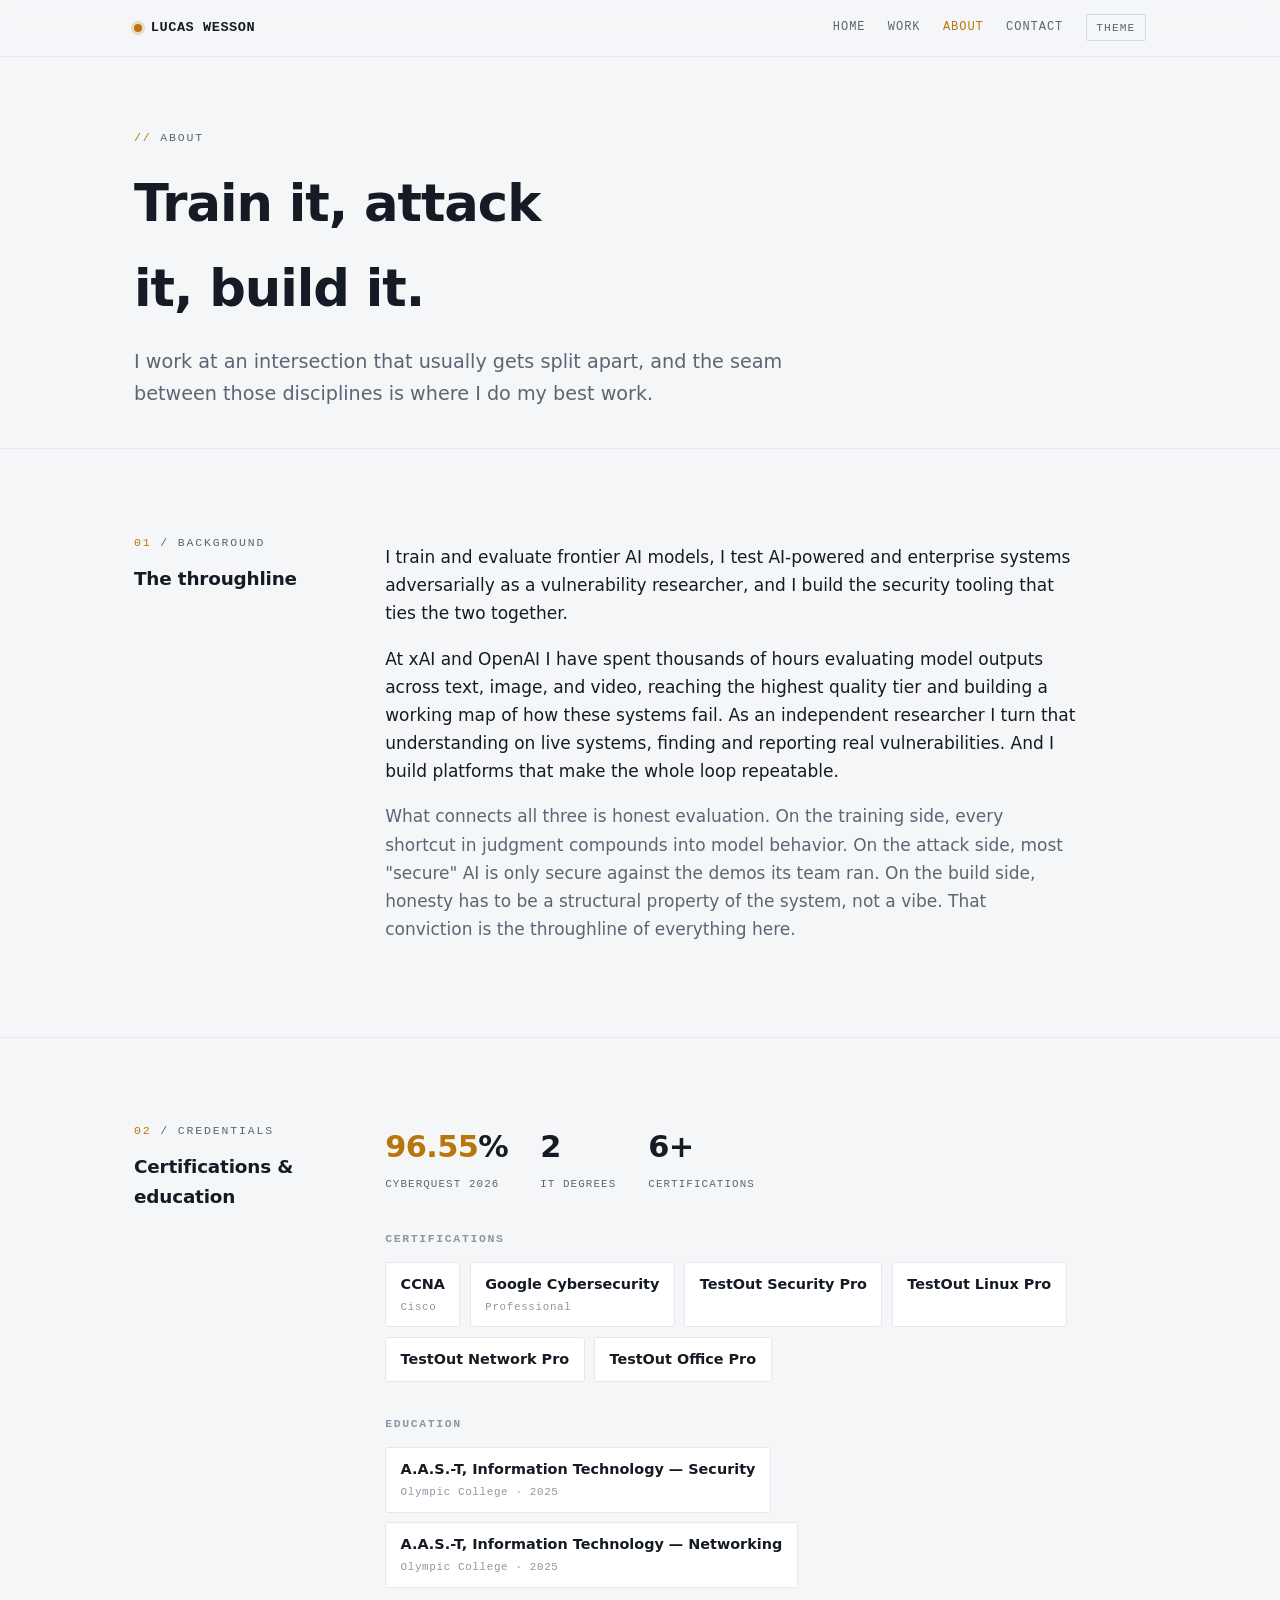
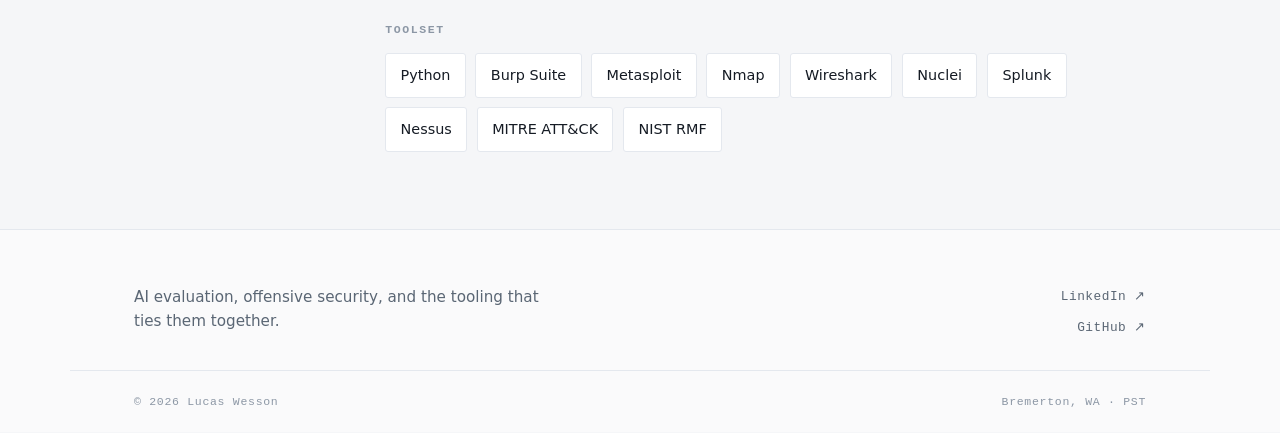
==== about.html @ 01519c9a "Initial commit: portfolio site Hand-built static portfolio (Home / Work / About / Contact + project " ====
<!doctype html>
<html lang="en">
<head>
<meta charset="utf-8">
<meta name="viewport" content="width=device-width, initial-scale=1">
<title>About — Lucas Wesson</title>
<meta name="description" content="About Lucas Wesson: AI evaluation, offensive security research, and security tooling, held together by honest evaluation. Certifications and education.">
<link rel="stylesheet" href="styles.css">
</head>
<body>

<header class="nav">
  <div class="nav-inner">
    <a class="brand" href="index.html"><span class="dot"></span>LUCAS WESSON</a>
    <button class="nav-toggle" id="navToggle" aria-label="Toggle menu" aria-expanded="false" aria-controls="navLinks">
      <span></span><span></span><span></span>
    </button>
    <nav class="nav-links" id="navLinks">
      <a href="index.html">Home</a>
      <a href="work.html">Work</a>
      <a href="about.html" class="active">About</a>
      <a href="contact.html">Contact</a>
      <button class="theme-toggle" id="themeToggle" aria-label="Toggle color theme">Theme</button>
    </nav>
  </div>
</header>

<main id="top">

  <section class="page-head wrap">
    <span class="label"><span class="tick">//</span> ABOUT</span>
    <h1>Train it, attack it, build it.</h1>
    <p class="lead">I work at an intersection that usually gets split apart, and the seam between those disciplines is where I do my best work.</p>
  </section>

  <!-- THROUGHLINE -->
  <section class="band">
    <div class="wrap band-grid reveal">
      <div class="band-label">
        <span class="label"><span class="tick">01</span> / BACKGROUND</span>
        <h2>The throughline</h2>
      </div>
      <div class="prose">
        <p>I train and evaluate frontier AI models, I test AI-powered and enterprise systems adversarially as a vulnerability researcher, and I build the security tooling that ties the two together.</p>
        <p>At xAI and OpenAI I have spent thousands of hours evaluating model outputs across text, image, and video, reaching the highest quality tier and building a working map of how these systems fail. As an independent researcher I turn that understanding on live systems, finding and reporting real vulnerabilities. And I build platforms that make the whole loop repeatable.</p>
        <p class="muted">What connects all three is honest evaluation. On the training side, every shortcut in judgment compounds into model behavior. On the attack side, most "secure" AI is only secure against the demos its team ran. On the build side, honesty has to be a structural property of the system, not a vibe. That conviction is the throughline of everything here.</p>
      </div>
    </div>
  </section>

  <!-- CREDENTIALS -->
  <section class="band">
    <div class="wrap band-grid reveal">
      <div class="band-label">
        <span class="label"><span class="tick">02</span> / CREDENTIALS</span>
        <h2>Certifications &amp; education</h2>
      </div>
      <div>
        <div class="stat-row" style="margin-bottom:2.2rem;">
          <div class="stat"><div class="n"><span class="accent">96.55</span>%</div><div class="cap">CyberQuest 2026</div></div>
          <div class="stat"><div class="n">2</div><div class="cap">IT degrees</div></div>
          <div class="stat"><div class="n">6+</div><div class="cap">Certifications</div></div>
        </div>

        <div class="cred-group">
          <h3>Certifications</h3>
          <div class="chips">
            <div class="chip"><strong>CCNA</strong><span class="sub">Cisco</span></div>
            <div class="chip"><strong>Google Cybersecurity</strong><span class="sub">Professional</span></div>
            <div class="chip"><strong>TestOut Security Pro</strong></div>
            <div class="chip"><strong>TestOut Linux Pro</strong></div>
            <div class="chip"><strong>TestOut Network Pro</strong></div>
            <div class="chip"><strong>TestOut Office Pro</strong></div>
          </div>
        </div>

        <div class="cred-group">
          <h3>Education</h3>
          <div class="chips">
            <div class="chip"><strong>A.A.S.-T, Information Technology — Security</strong><span class="sub">Olympic College · 2025</span></div>
            <div class="chip"><strong>A.A.S.-T, Information Technology — Networking</strong><span class="sub">Olympic College · 2025</span></div>
          </div>
        </div>

        <div class="cred-group">
          <h3>Toolset</h3>
          <div class="chips">
            <div class="chip">Python</div>
            <div class="chip">Burp Suite</div>
            <div class="chip">Metasploit</div>
            <div class="chip">Nmap</div>
            <div class="chip">Wireshark</div>
            <div class="chip">Nuclei</div>
            <div class="chip">Splunk</div>
            <div class="chip">Nessus</div>
            <div class="chip">MITRE ATT&amp;CK</div>
            <div class="chip">NIST RMF</div>
          </div>
        </div>
      </div>
    </div>
  </section>
</main>

<footer>
  <div class="wrap foot-top">
    <p class="foot-tag">AI evaluation, offensive security, and the tooling that ties them together.</p>
    <nav class="foot-col" aria-label="Elsewhere">
      <a href="https://linkedin.com/in/lukewesson">LinkedIn ↗</a>
      <a href="https://github.com/Lwesson">GitHub ↗</a>
    </nav>
  </div>
  <div class="wrap foot-bottom">
    <span>© 2026 Lucas Wesson</span>
    <span>Bremerton, WA · PST</span>
  </div>
</footer>

<script src="script.js"></script>
</body>
</html>
---- styles.css ----
:root {
  --ground: #0F141B;
  --surface: #161D27;
  --surface-2: #1B2330;
  --text: #E6EBF2;
  --muted: #8A97A8;
  --faint: #5C6675;
  --accent: #EBA43C;
  --accent-ink: #0F141B;
  --hairline: #232C39;
  --hairline-strong: #2E3949;

  --sans: system-ui, -apple-system, "Segoe UI", Roboto, Helvetica, Arial, sans-serif;
  --mono: ui-monospace, "SF Mono", "Cascadia Code", "JetBrains Mono", Menlo, Consolas, monospace;

  --measure: 64ch;
  --gutter: clamp(1.25rem, 5vw, 4rem);
  --band: clamp(3rem, 6vw, 5rem);
  --maxw: 1140px;
}

@media (prefers-color-scheme: light) {
  :root {
    --ground: #F5F6F8;
    --surface: #FFFFFF;
    --surface-2: #FBFCFD;
    --text: #151B24;
    --muted: #5A6674;
    --faint: #8C97A5;
    --accent: #B9760A;
    --accent-ink: #FFFFFF;
    --hairline: #E4E8EE;
    --hairline-strong: #D3D9E1;
  }
}

:root[data-theme="dark"] {
  --ground: #0F141B; --surface: #161D27; --surface-2: #1B2330;
  --text: #E6EBF2; --muted: #8A97A8; --faint: #5C6675;
  --accent: #EBA43C; --accent-ink: #0F141B;
  --hairline: #232C39; --hairline-strong: #2E3949;
}
:root[data-theme="light"] {
  --ground: #F5F6F8; --surface: #FFFFFF; --surface-2: #FBFCFD;
  --text: #151B24; --muted: #5A6674; --faint: #8C97A5;
  --accent: #B9760A; --accent-ink: #FFFFFF;
  --hairline: #E4E8EE; --hairline-strong: #D3D9E1;
}

* { box-sizing: border-box; }
html { scroll-behavior: smooth; }
@media (prefers-reduced-motion: reduce) { html { scroll-behavior: auto; } }

body {
  margin: 0;
  background: var(--ground);
  color: var(--text);
  font-family: var(--sans);
  font-size: 1.0625rem;
  line-height: 1.65;
  -webkit-font-smoothing: antialiased;
  text-rendering: optimizeLegibility;
}

a { color: inherit; }

.wrap { max-width: var(--maxw); margin: 0 auto; padding-inline: var(--gutter); }

/* ---- eyebrow / mono label ---- */
.label {
  font-family: var(--mono);
  font-size: 0.72rem;
  letter-spacing: 0.16em;
  text-transform: uppercase;
  color: var(--muted);
}
.label .tick { color: var(--accent); }

/* ---- nav ---- */
header.nav {
  position: sticky; top: 0; z-index: 50;
  background: color-mix(in srgb, var(--ground) 86%, transparent);
  backdrop-filter: saturate(140%) blur(10px);
  border-bottom: 1px solid var(--hairline);
}
.nav-inner {
  max-width: var(--maxw); margin: 0 auto; padding: 0.9rem var(--gutter);
  display: flex; align-items: center; justify-content: space-between; gap: 1rem;
}
.brand {
  font-family: var(--mono); font-size: 0.85rem; letter-spacing: 0.04em;
  text-decoration: none; color: var(--text); font-weight: 600;
  display: inline-flex; align-items: center; gap: 0.55rem;
}
.brand .dot { width: 8px; height: 8px; border-radius: 50%; background: var(--accent);
  box-shadow: 0 0 0 3px color-mix(in srgb, var(--accent) 22%, transparent); }
.nav-links { display: flex; align-items: center; gap: 1.4rem; }
.nav-links a {
  font-family: var(--mono); font-size: 0.75rem; letter-spacing: 0.08em;
  text-transform: uppercase; text-decoration: none; color: var(--muted);
  transition: color 0.18s ease;
}
.nav-links a:hover { color: var(--text); }
.nav-links a.active { color: var(--accent); }
.theme-toggle {
  font-family: var(--mono); font-size: 0.7rem; letter-spacing: 0.1em; text-transform: uppercase;
  background: transparent; color: var(--muted); border: 1px solid var(--hairline-strong);
  padding: 0.4rem 0.6rem; border-radius: 2px; cursor: pointer; transition: all 0.18s ease;
}
.theme-toggle:hover { color: var(--text); border-color: var(--accent); }

/* hamburger (hidden on desktop) */
.nav-toggle {
  display: none; flex-direction: column; justify-content: center; gap: 4px;
  width: 38px; height: 34px; padding: 0 8px;
  background: transparent; border: 1px solid var(--hairline-strong); border-radius: 2px; cursor: pointer;
}
.nav-toggle span { display: block; height: 2px; width: 100%; background: var(--text); transition: transform 0.2s ease, opacity 0.2s ease; }
.nav-toggle[aria-expanded="true"] span:nth-child(1) { transform: translateY(6px) rotate(45deg); }
.nav-toggle[aria-expanded="true"] span:nth-child(2) { opacity: 0; }
.nav-toggle[aria-expanded="true"] span:nth-child(3) { transform: translateY(-6px) rotate(-45deg); }

@media (max-width: 680px) {
  .nav-toggle { display: inline-flex; }
  .nav-links {
    position: absolute; top: 100%; left: 0; right: 0;
    flex-direction: column; align-items: stretch; gap: 0;
    background: var(--ground); border-bottom: 1px solid var(--hairline);
    padding: 0.4rem var(--gutter) 1.1rem;
    display: none;
  }
  .nav-links.open { display: flex; }
  .nav-links a { padding: 0.85rem 0; font-size: 0.85rem; border-bottom: 1px solid var(--hairline); }
  .nav-links .theme-toggle { margin-top: 0.9rem; align-self: flex-start; }
}

/* ---- hero ---- */
.hero { padding-top: clamp(3rem, 7vw, 5rem); padding-bottom: clamp(1.5rem, 3vw, 2.5rem); }
.hero .status {
  display: inline-flex; align-items: center; gap: 0.6rem; margin-bottom: 1.8rem;
}
.hero .status .pulse {
  width: 6px; height: 6px; border-radius: 50%; background: var(--accent);
}
.hero h1 {
  font-size: clamp(2.4rem, 6.2vw, 4.4rem);
  line-height: 1.04; letter-spacing: -0.02em; font-weight: 800;
  margin: 0 0 1.4rem; max-width: 18ch; text-wrap: balance;
}
.hero h1 .em { color: var(--accent); }
.hero .lead { font-size: clamp(1.05rem, 2vw, 1.3rem); color: var(--muted); max-width: 52ch; margin: 0 0 2.4rem; }
.cta-row { display: flex; flex-wrap: wrap; gap: 0.9rem; }
.btn {
  font-family: var(--mono); font-size: 0.8rem; letter-spacing: 0.06em; text-transform: uppercase;
  text-decoration: none; padding: 0.85rem 1.4rem; border-radius: 2px; display: inline-flex; align-items: center; gap: 0.5rem;
  transition: transform 0.15s ease, background 0.18s ease, border-color 0.18s ease, color 0.18s ease;
}
.btn-primary { background: var(--accent); color: var(--accent-ink); border: 1px solid var(--accent); font-weight: 600; }
.btn-primary:hover { transform: translateY(-2px); }
.btn-ghost { background: transparent; color: var(--text); border: 1px solid var(--hairline-strong); }
.btn-ghost:hover { border-color: var(--accent); color: var(--accent); }

/* metadata strip */
.meta-strip {
  margin-top: clamp(2.5rem, 6vw, 4rem); border-top: 1px solid var(--hairline);
  display: grid; grid-template-columns: 1fr 1fr 1.15fr 0.72fr;
}
.meta-strip > div { padding: 1.1rem 1.5rem; border-right: 1px solid var(--hairline); }
.meta-strip > div:first-child { padding-left: 0; }
.meta-strip > div:last-child { border-right: none; padding-right: 0; }
.meta-strip .k { font-family: var(--mono); font-size: 0.68rem; letter-spacing: 0.14em; text-transform: uppercase; color: var(--faint); }
.meta-strip .v { font-size: 0.98rem; margin-top: 0.3rem; }
.meta-strip .v + .v { margin-top: 0.15rem; }
@media (max-width: 760px) {
  .meta-strip { grid-template-columns: 1fr; }
  .meta-strip > div { border-right: none; border-bottom: 1px solid var(--hairline); padding-inline: 0; }
}

/* ---- interior page header ---- */
.page-head { padding-top: clamp(2.5rem, 6vw, 4rem); padding-bottom: clamp(1.5rem, 3vw, 2.5rem); }
.page-head h1 { font-size: clamp(2rem, 5vw, 3.2rem); letter-spacing: -0.02em; font-weight: 800; margin: 0.8rem 0 1rem; text-wrap: balance; max-width: 20ch; }
.page-head .lead { font-size: clamp(1rem, 1.8vw, 1.2rem); color: var(--muted); max-width: 56ch; margin: 0; }

/* ---- back link ---- */
.back-link { font-family: var(--mono); font-size: 0.75rem; letter-spacing: 0.08em; text-transform: uppercase;
  color: var(--muted); text-decoration: none; display: inline-flex; align-items: center; gap: 0.5rem; transition: color 0.16s ease, gap 0.16s ease; }
.back-link:hover { color: var(--accent); gap: 0.8rem; }
.back-link .arrow { color: var(--accent); }

/* ---- inline text link ---- */
a.textlink { color: var(--accent); text-decoration: none; border-bottom: 1px solid color-mix(in srgb, var(--accent) 40%, transparent); transition: border-color 0.16s ease; }
a.textlink:hover { border-bottom-color: var(--accent); }

/* ---- "view all" style link ---- */
.view-all { font-family: var(--mono); font-size: 0.78rem; letter-spacing: 0.08em; text-transform: uppercase;
  color: var(--accent); text-decoration: none; display: inline-flex; align-items: center; gap: 0.5rem; margin-top: 1.6rem; transition: gap 0.16s ease; }
.view-all:hover { gap: 0.95rem; }

/* ---- project detail body ---- */
.detail-body { max-width: var(--measure); }
.detail-body h3 { font-family: var(--mono); font-size: 0.72rem; letter-spacing: 0.14em; text-transform: uppercase; color: var(--faint); margin: 2rem 0 0.7rem; font-weight: 600; }
.detail-body h3:first-child { margin-top: 0; }
.detail-body p { color: var(--text); margin: 0 0 1rem; }
.detail-body ul { margin: 0 0 1rem; padding-left: 1.1rem; color: var(--text); }
.detail-body li { margin-bottom: 0.45rem; }
.detail-body li::marker { color: var(--accent); }

/* ---- section band w/ label gutter ---- */
section.band { padding-block: var(--band); border-top: 1px solid var(--hairline); }
.band-grid { display: grid; grid-template-columns: 200px 1fr; gap: clamp(1.5rem, 4vw, 3.5rem); align-items: start; }
@media (max-width: 820px) { .band-grid { grid-template-columns: 1fr; gap: 1.5rem; } }
.band-label { position: sticky; top: 90px; }
@media (max-width: 820px) { .band-label { position: static; } }
.band-label h2 { font-size: 1.15rem; letter-spacing: -0.01em; margin: 0.6rem 0 0; font-weight: 700; }

.prose p { max-width: var(--measure); color: var(--text); }
.prose p + p { margin-top: 1.1rem; }
.prose .muted { color: var(--muted); }

/* ---- focus triad ---- */
.triad { display: grid; grid-template-columns: repeat(3, 1fr); gap: 1px; background: var(--hairline);
  border: 1px solid var(--hairline); border-radius: 3px; overflow: hidden; }
@media (max-width: 720px) { .triad { grid-template-columns: 1fr; } }
.facet { background: var(--surface); padding: 1.6rem 1.5rem; display: flex; flex-direction: column; gap: 0.6rem; }
.facet .fnum { font-family: var(--mono); font-size: 0.72rem; letter-spacing: 0.12em; color: var(--accent); }
.facet h3 { margin: 0; font-size: 1.15rem; }
.facet p { margin: 0; font-size: 0.95rem; color: var(--muted); }

/* ---- projects ---- */
.projects { display: flex; flex-direction: column; }
.project {
  display: grid; grid-template-columns: 1fr auto; gap: 0.4rem 2rem; align-items: baseline;
  padding: 1.6rem 0; border-top: 1px solid var(--hairline); transition: padding-left 0.2s ease;
}
.project:first-child { border-top: none; }
.project:hover { padding-left: 0.5rem; }
.project .p-title { font-size: 1.2rem; font-weight: 700; margin: 0; grid-column: 1; }
.project .p-title a { color: inherit; text-decoration: none; transition: color 0.16s ease; }
.project .p-title a:hover { color: var(--accent); }
.project .p-more { grid-column: 1 / -1; font-family: var(--mono); font-size: 0.72rem; letter-spacing: 0.08em; text-transform: uppercase; color: var(--accent); text-decoration: none; display: inline-flex; align-items: center; gap: 0.45rem; margin-top: 0.2rem; transition: gap 0.16s ease; }
.project .p-more:hover { gap: 0.85rem; }
.project .p-kind { font-family: var(--mono); font-size: 0.7rem; letter-spacing: 0.1em; text-transform: uppercase; color: var(--accent); grid-column: 2; text-align: right; white-space: nowrap; }
.project .p-desc { grid-column: 1 / -1; color: var(--muted); max-width: var(--measure); margin: 0.5rem 0 0.9rem; }
.project .tags { grid-column: 1 / -1; display: flex; flex-wrap: wrap; gap: 0.5rem; }
.tag { font-family: var(--mono); font-size: 0.68rem; letter-spacing: 0.05em; color: var(--muted);
  border: 1px solid var(--hairline-strong); border-radius: 2px; padding: 0.28rem 0.55rem; }
@media (max-width: 560px) { .project { grid-template-columns: 1fr; } .project .p-kind { grid-column: 1; text-align: left; margin-top: 0.2rem; } }

/* ---- credentials ---- */
.cred-group + .cred-group { margin-top: 2rem; }
.cred-group h3 { font-family: var(--mono); font-size: 0.72rem; letter-spacing: 0.14em; text-transform: uppercase; color: var(--faint); margin: 0 0 0.9rem; font-weight: 600; }
.chips { display: flex; flex-wrap: wrap; gap: 0.6rem; }
.chip { border: 1px solid var(--hairline); background: var(--surface); border-radius: 3px; padding: 0.6rem 0.9rem; font-size: 0.9rem; }
.chip strong { font-weight: 600; }
.chip .sub { display: block; font-family: var(--mono); font-size: 0.68rem; letter-spacing: 0.06em; color: var(--faint); margin-top: 0.15rem; }
.stat-row { display: flex; flex-wrap: wrap; gap: 2rem; margin-top: 0.5rem; }
.stat .n { font-size: 1.9rem; font-weight: 800; letter-spacing: -0.02em; font-variant-numeric: tabular-nums; }
.stat .n .accent { color: var(--accent); }
.stat .cap { font-family: var(--mono); font-size: 0.68rem; letter-spacing: 0.1em; text-transform: uppercase; color: var(--muted); margin-top: 0.2rem; }

/* ---- contact ---- */
.contact-band { border-top: 1px solid var(--hairline); }
.contact-grid { display: grid; grid-template-columns: 1fr 1fr; gap: clamp(2rem, 5vw, 4rem); align-items: start; }
@media (max-width: 720px) { .contact-grid { grid-template-columns: 1fr; } }
.contact-grid h2 { font-size: clamp(1.8rem, 4vw, 2.8rem); letter-spacing: -0.02em; margin: 0.4rem 0 1.4rem; text-wrap: balance; max-width: 16ch; }
.links { display: flex; flex-direction: column; gap: 0.2rem; }

/* ---- contact form ---- */
.contact-form { display: flex; flex-direction: column; gap: 1rem; }
.field { display: flex; flex-direction: column; gap: 0.4rem; }
.field label { font-family: var(--mono); font-size: 0.68rem; letter-spacing: 0.12em; text-transform: uppercase; color: var(--faint); }
.field input, .field textarea {
  background: var(--surface); border: 1px solid var(--hairline-strong); border-radius: 2px;
  color: var(--text); font-family: var(--sans); font-size: 0.95rem; padding: 0.7rem 0.8rem; width: 100%;
  transition: border-color 0.16s ease;
}
.field input:focus, .field textarea:focus { outline: none; border-color: var(--accent); box-shadow: 0 0 0 3px color-mix(in srgb, var(--accent) 18%, transparent); }
.field textarea { resize: vertical; min-height: 120px; }
.contact-form .btn { align-self: flex-start; cursor: pointer; }
.contact-form .btn:disabled { opacity: 0.6; cursor: default; transform: none; }
.hp { position: absolute; left: -9999px; width: 1px; height: 1px; opacity: 0; pointer-events: none; }
.form-status { font-family: var(--mono); font-size: 0.78rem; letter-spacing: 0.02em; margin: 0.1rem 0 0; min-height: 1.2em; line-height: 1.4; }
.form-status.ok { color: var(--accent); }
.form-status.err { color: #E5675C; }
.links a { font-family: var(--mono); font-size: 0.85rem; letter-spacing: 0.03em; text-decoration: none; color: var(--text);
  padding: 0.55rem 0; display: inline-flex; align-items: center; gap: 0.7rem; transition: color 0.16s ease, gap 0.16s ease; border-bottom: 1px solid var(--hairline); }
.links a:hover { color: var(--accent); gap: 1rem; }
.links a .arrow { color: var(--accent); }

footer { border-top: 1px solid var(--hairline); background: color-mix(in srgb, var(--surface) 45%, var(--ground)); }
.foot-top { display: grid; grid-template-columns: 1fr auto; gap: clamp(1.5rem, 6vw, 5rem); padding-block: clamp(2.5rem, 5vw, 3.5rem) 2rem; align-items: start; }
.foot-tag { color: var(--muted); font-size: 0.95rem; line-height: 1.55; max-width: 42ch; margin: 0; }
.foot-col { display: flex; flex-direction: column; gap: 0.6rem; align-items: flex-end; text-align: right; }
.foot-h { font-family: var(--mono); font-size: 0.68rem; letter-spacing: 0.14em; text-transform: uppercase; color: var(--faint); margin-bottom: 0.2rem; }
.foot-col a { font-family: var(--mono); font-size: 0.8rem; letter-spacing: 0.04em; color: var(--muted); text-decoration: none; transition: color 0.16s ease; }
.foot-col a:hover { color: var(--accent); }
.foot-bottom { display: flex; justify-content: space-between; align-items: center; flex-wrap: wrap; gap: 0.8rem; padding-block: 1.3rem; border-top: 1px solid var(--hairline); }
.foot-bottom span { font-family: var(--mono); font-size: 0.72rem; letter-spacing: 0.06em; color: var(--faint); }
@media (max-width: 680px) {
  .foot-top { grid-template-columns: 1fr; }
  .foot-col { align-items: flex-start; text-align: left; }
}

:focus-visible { outline: 2px solid var(--accent); outline-offset: 3px; border-radius: 2px; }

/* reveal on scroll — only hides when JS is active, so the page is never blank without JS */
html.js .reveal { opacity: 0; transform: translateY(14px); transition: opacity 0.6s ease, transform 0.6s ease; }
html.js .reveal.in { opacity: 1; transform: none; }
@media (prefers-reduced-motion: reduce) { html.js .reveal { opacity: 1; transform: none; transition: none; } }
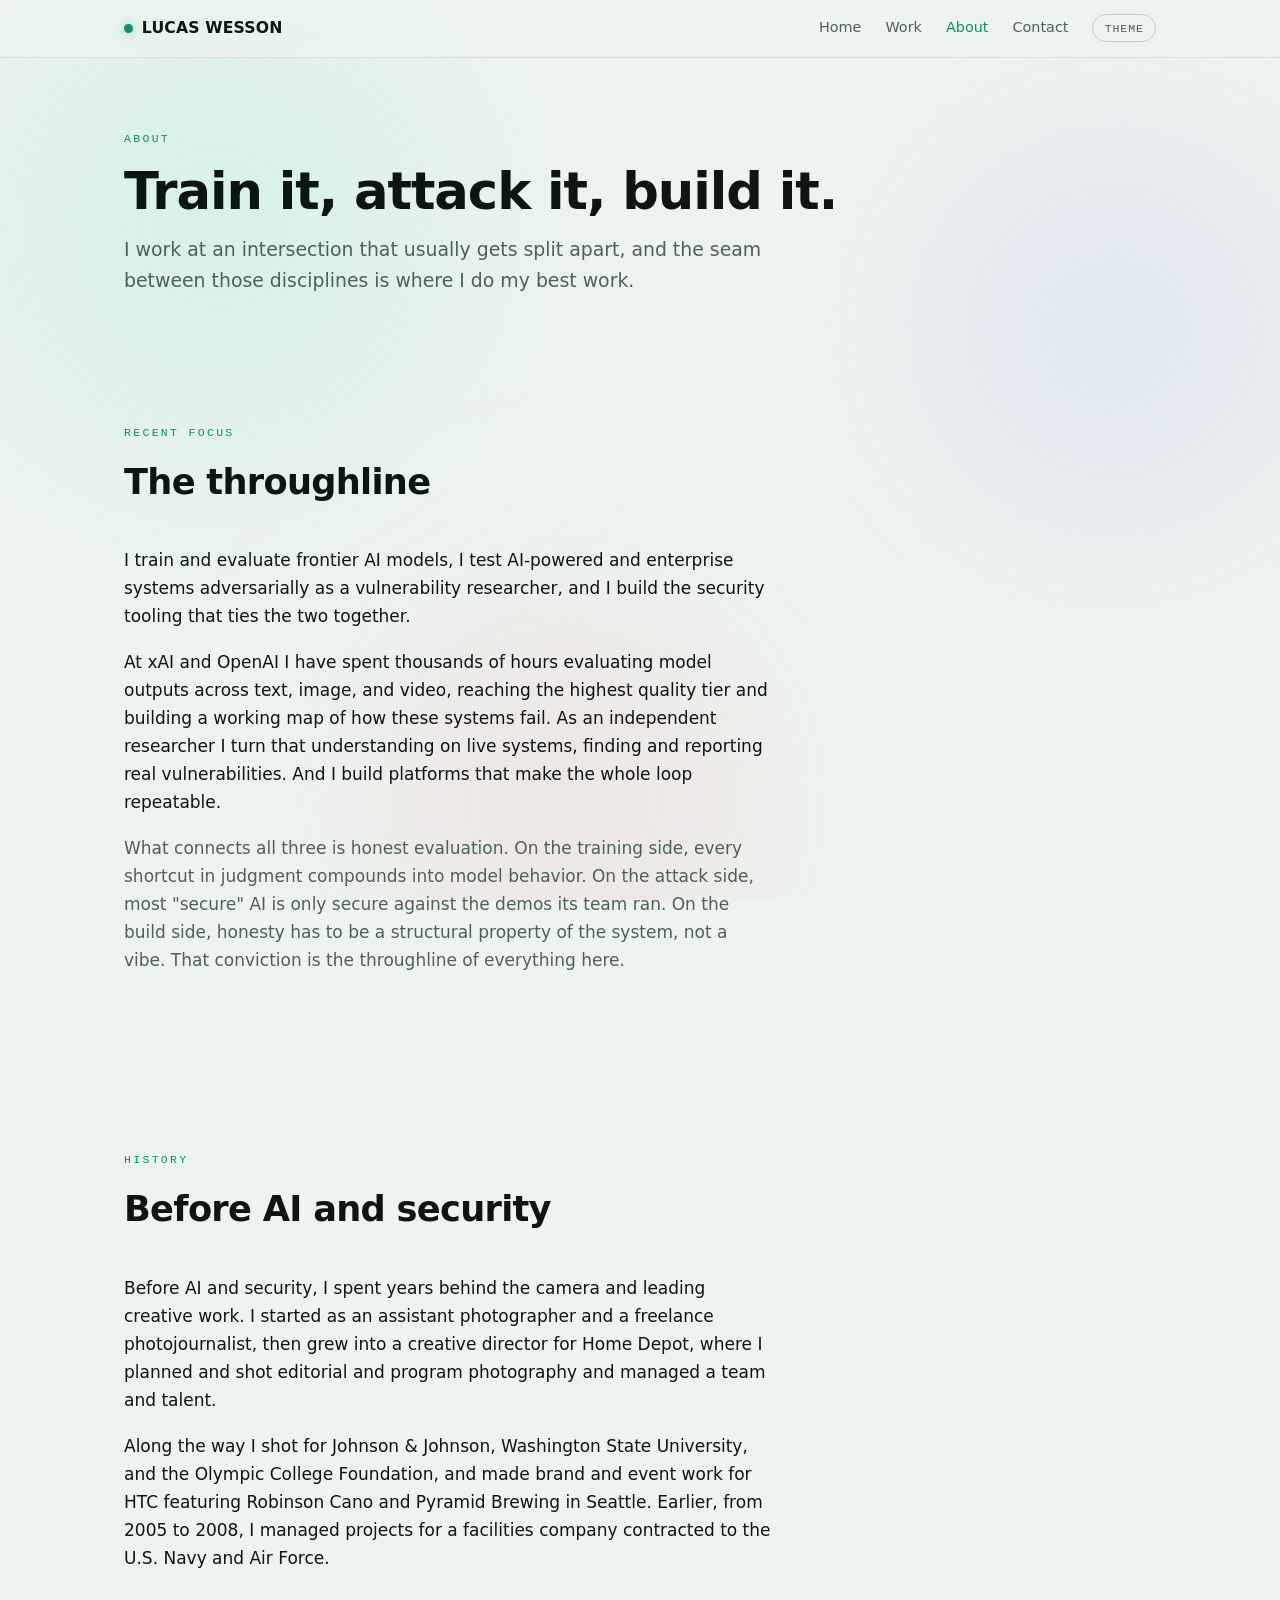
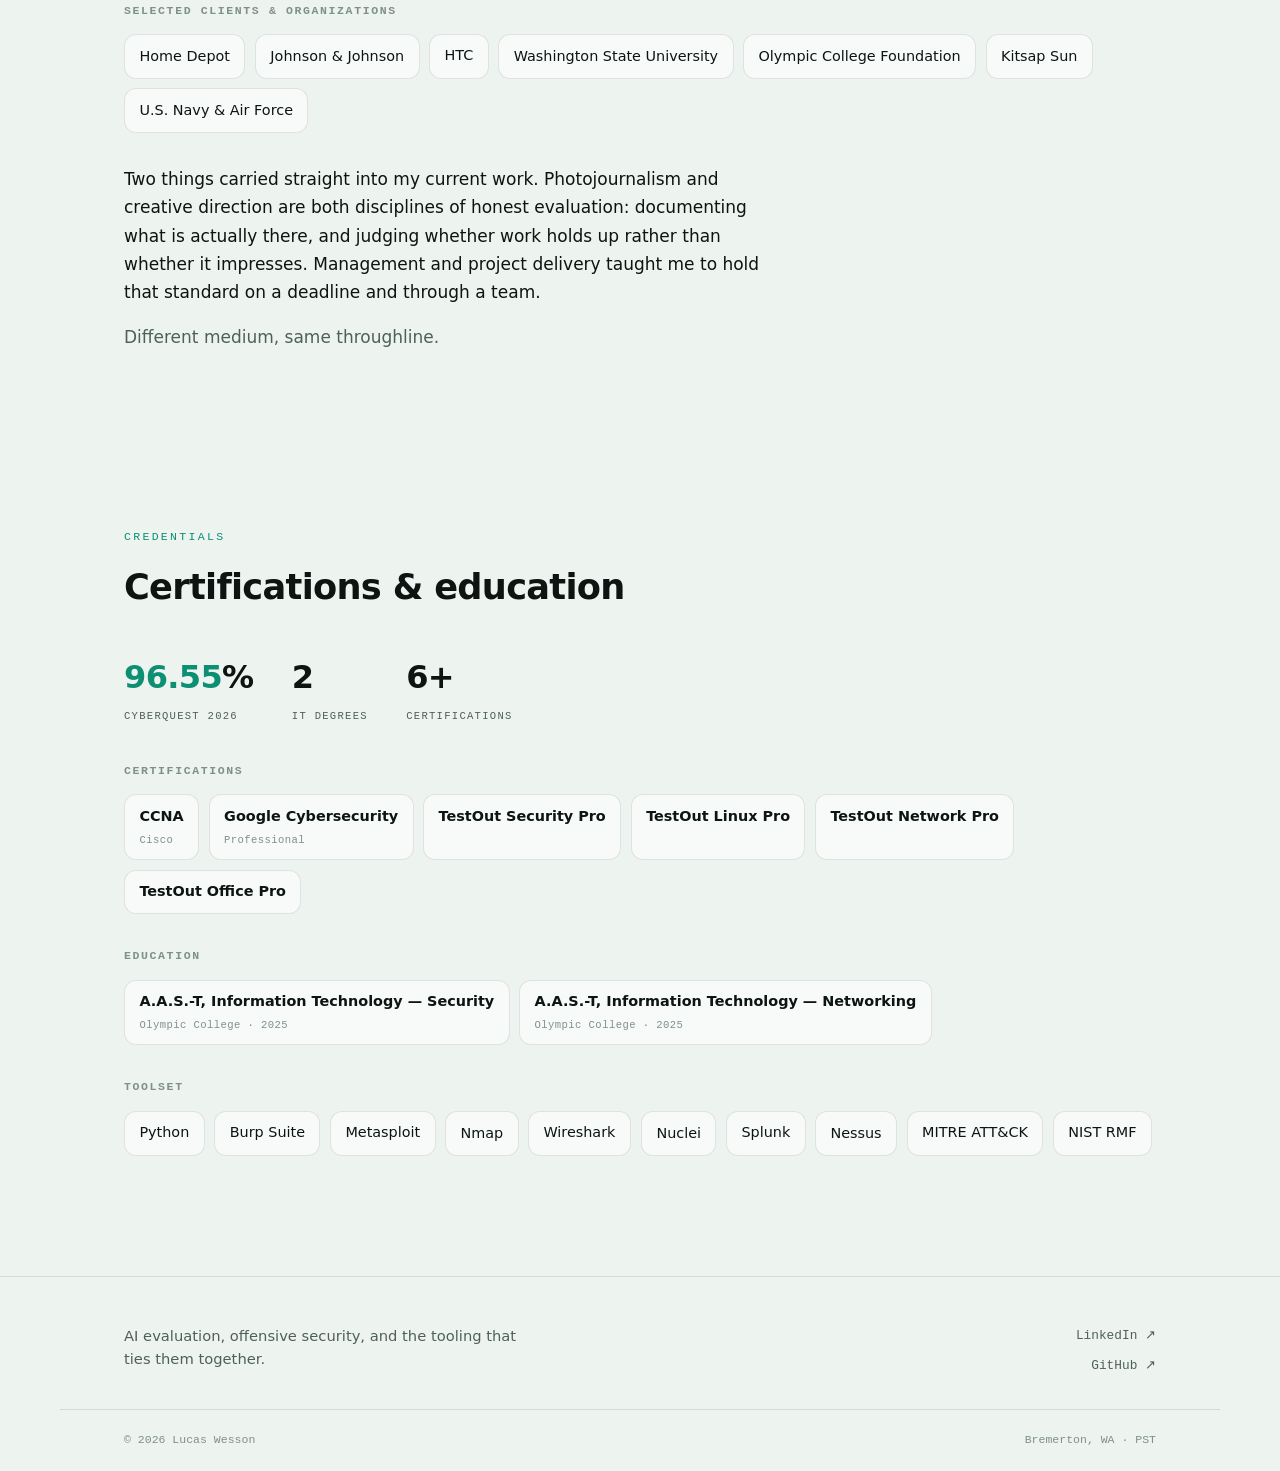
==== commit a54f06c5: "Update portfolio: aurora, social preview, layout, About history" ====
--- a/about.html
+++ b/about.html
@@ -5,9 +5,27 @@
 <meta name="viewport" content="width=device-width, initial-scale=1">
 <title>About — Lucas Wesson</title>
 <meta name="description" content="About Lucas Wesson: AI evaluation, offensive security research, and security tooling, held together by honest evaluation. Certifications and education.">
+<meta property="og:type" content="website">
+<meta property="og:site_name" content="Lucas Wesson">
+<meta property="og:title" content="About - Lucas Wesson">
+<meta property="og:description" content="About Lucas Wesson: AI evaluation, offensive security research, and security tooling, held together by honest evaluation. Certifications and education.">
+<meta property="og:url" content="https://lwesson.github.io/about.html">
+<meta property="og:image" content="https://lwesson.github.io/og-image.png">
+<meta property="og:image:width" content="1200">
+<meta property="og:image:height" content="630">
+<meta property="og:image:alt" content="Lucas Wesson - AI + Security">
+<meta name="twitter:card" content="summary_large_image">
+<meta name="twitter:title" content="About - Lucas Wesson">
+<meta name="twitter:description" content="About Lucas Wesson: AI evaluation, offensive security research, and security tooling, held together by honest evaluation. Certifications and education.">
+<meta name="twitter:image" content="https://lwesson.github.io/og-image.png">
+<link rel="icon" href="favicon.svg" type="image/svg+xml">
+<link rel="icon" href="favicon.png" sizes="32x32" type="image/png">
+<link rel="apple-touch-icon" href="apple-touch-icon.png">
 <link rel="stylesheet" href="styles.css">
+<script>document.documentElement.classList.add("js");</script>
 </head>
 <body>
+<div class="aurora" aria-hidden="true"><i></i><i></i><i></i></div>
 
 <header class="nav">
   <div class="nav-inner">
@@ -27,17 +45,19 @@
 
 <main id="top">
 
-  <section class="page-head wrap">
-    <span class="label"><span class="tick">//</span> ABOUT</span>
-    <h1>Train it, attack it, build it.</h1>
-    <p class="lead">I work at an intersection that usually gets split apart, and the seam between those disciplines is where I do my best work.</p>
+  <section class="page-head">
+    <div class="wrap inner">
+      <span class="kicker">About</span>
+      <h1>Train it, attack it, build it.</h1>
+      <p class="lead">I work at an intersection that usually gets split apart, and the seam between those disciplines is where I do my best work.</p>
+    </div>
   </section>
 
   <!-- THROUGHLINE -->
-  <section class="band">
-    <div class="wrap band-grid reveal">
-      <div class="band-label">
-        <span class="label"><span class="tick">01</span> / BACKGROUND</span>
+  <section class="section">
+    <div class="wrap reveal">
+      <div class="section-head">
+        <span class="kicker">Recent Focus</span>
         <h2>The throughline</h2>
       </div>
       <div class="prose">
@@ -48,11 +68,43 @@
     </div>
   </section>
 
+  <!-- HISTORY -->
+  <section class="section">
+    <div class="wrap reveal">
+      <div class="section-head">
+        <span class="kicker">History</span>
+        <h2>Before AI and security</h2>
+      </div>
+      <div class="prose">
+        <p>Before AI and security, I spent years behind the camera and leading creative work. I started as an assistant photographer and a freelance photojournalist, then grew into a creative director for Home Depot, where I planned and shot editorial and program photography and managed a team and talent.</p>
+        <p>Along the way I shot for Johnson &amp; Johnson, Washington State University, and the Olympic College Foundation, and made brand and event work for HTC featuring Robinson Cano and Pyramid Brewing in Seattle. Earlier, from 2005 to 2008, I managed projects for a facilities company contracted to the U.S. Navy and Air Force.</p>
+      </div>
+
+      <div class="cred-group" style="margin-top:1.8rem;">
+        <h3>Selected clients &amp; organizations</h3>
+        <div class="chips">
+          <div class="chip">Home Depot</div>
+          <div class="chip">Johnson &amp; Johnson</div>
+          <div class="chip">HTC</div>
+          <div class="chip">Washington State University</div>
+          <div class="chip">Olympic College Foundation</div>
+          <div class="chip">Kitsap Sun</div>
+          <div class="chip">U.S. Navy &amp; Air Force</div>
+        </div>
+      </div>
+
+      <div class="prose" style="margin-top:2rem;">
+        <p>Two things carried straight into my current work. Photojournalism and creative direction are both disciplines of honest evaluation: documenting what is actually there, and judging whether work holds up rather than whether it impresses. Management and project delivery taught me to hold that standard on a deadline and through a team.</p>
+        <p class="muted">Different medium, same throughline.</p>
+      </div>
+    </div>
+  </section>
+
   <!-- CREDENTIALS -->
-  <section class="band">
-    <div class="wrap band-grid reveal">
-      <div class="band-label">
-        <span class="label"><span class="tick">02</span> / CREDENTIALS</span>
+  <section class="section">
+    <div class="wrap reveal">
+      <div class="section-head">
+        <span class="kicker">Credentials</span>
         <h2>Certifications &amp; education</h2>
       </div>
       <div>
--- a/styles.css
+++ b/styles.css
@@ -1,309 +1,232 @@
+/* ===== tokens ===== */
 :root {
-  --ground: #0F141B;
-  --surface: #161D27;
-  --surface-2: #1B2330;
-  --text: #E6EBF2;
-  --muted: #8A97A8;
-  --faint: #5C6675;
-  --accent: #EBA43C;
-  --accent-ink: #0F141B;
-  --hairline: #232C39;
-  --hairline-strong: #2E3949;
-
+  --bg: #080D0C; --bg2: #0C1614; --text: #E7F1EC; --muted: #8CA69B; --faint: #5E7268;
+  --accent: #4BE6C1; --accent-2: #F58BA0; --accent-ink: #032019;
+  --line: rgba(231, 241, 236, 0.10); --line-2: rgba(231, 241, 236, 0.18);
+  --panel: rgba(18, 30, 27, 0.5); --panel-solid: #0E1A17;
+  --glow: rgba(75, 230, 193, 0.45);
   --sans: system-ui, -apple-system, "Segoe UI", Roboto, Helvetica, Arial, sans-serif;
   --mono: ui-monospace, "SF Mono", "Cascadia Code", "JetBrains Mono", Menlo, Consolas, monospace;
-
-  --measure: 64ch;
   --gutter: clamp(1.25rem, 5vw, 4rem);
-  --band: clamp(3rem, 6vw, 5rem);
-  --maxw: 1140px;
-}
-
+  --maxw: 1160px; --measure: 60ch;
+  --r: 16px; --r-lg: 24px;
+}
 @media (prefers-color-scheme: light) {
-  :root {
-    --ground: #F5F6F8;
-    --surface: #FFFFFF;
-    --surface-2: #FBFCFD;
-    --text: #151B24;
-    --muted: #5A6674;
-    --faint: #8C97A5;
-    --accent: #B9760A;
-    --accent-ink: #FFFFFF;
-    --hairline: #E4E8EE;
-    --hairline-strong: #D3D9E1;
-  }
-}
-
-:root[data-theme="dark"] {
-  --ground: #0F141B; --surface: #161D27; --surface-2: #1B2330;
-  --text: #E6EBF2; --muted: #8A97A8; --faint: #5C6675;
-  --accent: #EBA43C; --accent-ink: #0F141B;
-  --hairline: #232C39; --hairline-strong: #2E3949;
-}
-:root[data-theme="light"] {
-  --ground: #F5F6F8; --surface: #FFFFFF; --surface-2: #FBFCFD;
-  --text: #151B24; --muted: #5A6674; --faint: #8C97A5;
-  --accent: #B9760A; --accent-ink: #FFFFFF;
-  --hairline: #E4E8EE; --hairline-strong: #D3D9E1;
-}
+  :root { --bg: #EDF3EF; --bg2: #F6F9F6; --text: #0C1512; --muted: #4E6157; --faint: #7E9188;
+    --accent: #0C8F73; --accent-2: #C6566F; --accent-ink: #F6F9F6;
+    --line: rgba(12, 21, 18, 0.10); --line-2: rgba(12, 21, 18, 0.16);
+    --panel: rgba(255, 255, 255, 0.55); --panel-solid: #FFFFFF; --glow: rgba(12, 143, 115, 0.28); }
+}
+:root[data-theme="dark"] { --bg: #080D0C; --bg2: #0C1614; --text: #E7F1EC; --muted: #8CA69B; --faint: #5E7268;
+  --accent: #4BE6C1; --accent-2: #F58BA0; --accent-ink: #032019; --line: rgba(231,241,236,0.10); --line-2: rgba(231,241,236,0.18);
+  --panel: rgba(18,30,27,0.5); --panel-solid: #0E1A17; --glow: rgba(75,230,193,0.45); }
+:root[data-theme="light"] { --bg: #EDF3EF; --bg2: #F6F9F6; --text: #0C1512; --muted: #4E6157; --faint: #7E9188;
+  --accent: #0C8F73; --accent-2: #C6566F; --accent-ink: #F6F9F6; --line: rgba(12,21,18,0.10); --line-2: rgba(12,21,18,0.16);
+  --panel: rgba(255,255,255,0.55); --panel-solid: #FFFFFF; --glow: rgba(12,143,115,0.28); }
 
 * { box-sizing: border-box; }
-html { scroll-behavior: smooth; }
+html { scroll-behavior: smooth; background: var(--bg); }
 @media (prefers-reduced-motion: reduce) { html { scroll-behavior: auto; } }
-
 body {
-  margin: 0;
-  background: var(--ground);
-  color: var(--text);
-  font-family: var(--sans);
-  font-size: 1.0625rem;
-  line-height: 1.65;
-  -webkit-font-smoothing: antialiased;
-  text-rendering: optimizeLegibility;
-}
-
+  margin: 0; background: transparent; color: var(--text);
+  font-family: var(--sans); font-size: 1.0625rem; line-height: 1.65;
+  -webkit-font-smoothing: antialiased; text-rendering: optimizeLegibility;
+}
 a { color: inherit; }
 
+/* ===== aurora (living background) ===== */
+.aurora { position: fixed; inset: 0; z-index: -2; overflow: hidden; pointer-events: none; opacity: 1; }
+/* breathe in on arrival (pure CSS, so the aurora shows even before JS runs) */
+@media (prefers-reduced-motion: no-preference) { html.js .aurora { animation: auroraIn 0.9s ease-out both; } }
+@keyframes auroraIn { from { opacity: 0; } to { opacity: 1; } }
+.aurora i { position: absolute; display: block; border-radius: 50%; filter: blur(84px); opacity: 0.4; mix-blend-mode: screen; }
+.aurora i:nth-child(1) { width: 58vw; height: 58vw; left: -12vw; top: -16vh; background: radial-gradient(circle at center, #34E6C0, transparent 66%); animation: drift1 26s ease-in-out infinite alternate; }
+.aurora i:nth-child(2) { width: 46vw; height: 46vw; right: -10vw; top: 4vh; background: radial-gradient(circle at center, #6E7BFF, transparent 66%); animation: drift2 32s ease-in-out infinite alternate; }
+.aurora i:nth-child(3) { width: 44vw; height: 44vw; left: 22vw; bottom: -20vh; background: radial-gradient(circle at center, #F5708C, transparent 66%); animation: drift3 29s ease-in-out infinite alternate; }
+@keyframes drift1 { to { transform: translate(9vw, 7vh) scale(1.16); } }
+@keyframes drift2 { to { transform: translate(-8vw, 6vh) scale(1.12); } }
+@keyframes drift3 { to { transform: translate(6vw, -8vh) scale(1.18); } }
+@media (prefers-reduced-motion: reduce) { .aurora i { animation: none; } }
+@media (prefers-color-scheme: light) { .aurora i { mix-blend-mode: multiply; opacity: 0.16; } }
+:root[data-theme="light"] .aurora i { mix-blend-mode: multiply; opacity: 0.16; }
+:root[data-theme="dark"] .aurora i { mix-blend-mode: screen; opacity: 0.4; }
+body::after { /* grain */
+  content: ""; position: fixed; inset: 0; z-index: -1; pointer-events: none; opacity: 0.4;
+  background-image: url("data:image/svg+xml,%3Csvg xmlns='http://www.w3.org/2000/svg' width='140' height='140'%3E%3Cfilter id='n'%3E%3CfeTurbulence type='fractalNoise' baseFrequency='0.85' numOctaves='2' stitchTiles='stitch'/%3E%3C/filter%3E%3Crect width='100%25' height='100%25' filter='url(%23n)' opacity='0.5'/%3E%3C/svg%3E");
+  mix-blend-mode: overlay;
+}
+
 .wrap { max-width: var(--maxw); margin: 0 auto; padding-inline: var(--gutter); }
-
-/* ---- eyebrow / mono label ---- */
-.label {
-  font-family: var(--mono);
-  font-size: 0.72rem;
-  letter-spacing: 0.16em;
-  text-transform: uppercase;
-  color: var(--muted);
-}
-.label .tick { color: var(--accent); }
-
-/* ---- nav ---- */
-header.nav {
-  position: sticky; top: 0; z-index: 50;
-  background: color-mix(in srgb, var(--ground) 86%, transparent);
-  backdrop-filter: saturate(140%) blur(10px);
-  border-bottom: 1px solid var(--hairline);
-}
-.nav-inner {
-  max-width: var(--maxw); margin: 0 auto; padding: 0.9rem var(--gutter);
-  display: flex; align-items: center; justify-content: space-between; gap: 1rem;
-}
-.brand {
-  font-family: var(--mono); font-size: 0.85rem; letter-spacing: 0.04em;
-  text-decoration: none; color: var(--text); font-weight: 600;
-  display: inline-flex; align-items: center; gap: 0.55rem;
-}
-.brand .dot { width: 8px; height: 8px; border-radius: 50%; background: var(--accent);
-  box-shadow: 0 0 0 3px color-mix(in srgb, var(--accent) 22%, transparent); }
-.nav-links { display: flex; align-items: center; gap: 1.4rem; }
-.nav-links a {
-  font-family: var(--mono); font-size: 0.75rem; letter-spacing: 0.08em;
-  text-transform: uppercase; text-decoration: none; color: var(--muted);
-  transition: color 0.18s ease;
-}
+main { position: relative; z-index: 0; }
+.kicker { font-family: var(--mono); font-size: 0.72rem; letter-spacing: 0.2em; text-transform: uppercase; color: var(--accent); }
+
+/* ===== nav ===== */
+header.nav { position: sticky; top: 0; z-index: 50; background: color-mix(in srgb, var(--bg) 72%, transparent); backdrop-filter: saturate(150%) blur(14px); border-bottom: 1px solid var(--line); }
+.nav-inner { max-width: var(--maxw); margin: 0 auto; padding: 0.9rem var(--gutter); display: flex; align-items: center; justify-content: space-between; gap: 1rem; }
+.brand { font-weight: 700; letter-spacing: 0.01em; text-decoration: none; color: var(--text); display: inline-flex; align-items: center; gap: 0.55rem; font-size: 0.98rem; }
+.brand .dot { width: 9px; height: 9px; border-radius: 50%; background: var(--accent); box-shadow: 0 0 10px 1px var(--glow); }
+.nav-links { display: flex; align-items: center; gap: 1.5rem; }
+.nav-links a { text-decoration: none; color: var(--muted); font-size: 0.9rem; transition: color 0.16s; }
 .nav-links a:hover { color: var(--text); }
 .nav-links a.active { color: var(--accent); }
-.theme-toggle {
-  font-family: var(--mono); font-size: 0.7rem; letter-spacing: 0.1em; text-transform: uppercase;
-  background: transparent; color: var(--muted); border: 1px solid var(--hairline-strong);
-  padding: 0.4rem 0.6rem; border-radius: 2px; cursor: pointer; transition: all 0.18s ease;
-}
-.theme-toggle:hover { color: var(--text); border-color: var(--accent); }
-
-/* hamburger (hidden on desktop) */
-.nav-toggle {
-  display: none; flex-direction: column; justify-content: center; gap: 4px;
-  width: 38px; height: 34px; padding: 0 8px;
-  background: transparent; border: 1px solid var(--hairline-strong); border-radius: 2px; cursor: pointer;
-}
-.nav-toggle span { display: block; height: 2px; width: 100%; background: var(--text); transition: transform 0.2s ease, opacity 0.2s ease; }
+.theme-toggle { font-family: var(--mono); font-size: 0.72rem; letter-spacing: 0.08em; text-transform: uppercase; background: transparent; color: var(--muted); border: 1px solid var(--line-2); padding: 0.4rem 0.7rem; border-radius: 999px; cursor: pointer; transition: all 0.16s; }
+.theme-toggle:hover { color: var(--text); border-color: var(--accent); box-shadow: 0 0 14px -2px var(--glow); }
+.nav-toggle { display: none; flex-direction: column; justify-content: center; gap: 4px; width: 40px; height: 34px; padding: 0 8px; background: transparent; border: 1px solid var(--line-2); border-radius: 10px; cursor: pointer; }
+.nav-toggle span { display: block; height: 2px; width: 100%; background: var(--text); transition: transform 0.2s, opacity 0.2s; }
 .nav-toggle[aria-expanded="true"] span:nth-child(1) { transform: translateY(6px) rotate(45deg); }
 .nav-toggle[aria-expanded="true"] span:nth-child(2) { opacity: 0; }
 .nav-toggle[aria-expanded="true"] span:nth-child(3) { transform: translateY(-6px) rotate(-45deg); }
-
 @media (max-width: 680px) {
   .nav-toggle { display: inline-flex; }
-  .nav-links {
-    position: absolute; top: 100%; left: 0; right: 0;
-    flex-direction: column; align-items: stretch; gap: 0;
-    background: var(--ground); border-bottom: 1px solid var(--hairline);
-    padding: 0.4rem var(--gutter) 1.1rem;
-    display: none;
-  }
+  .nav-links { position: absolute; top: 100%; left: 0; right: 0; flex-direction: column; align-items: stretch; gap: 0; background: color-mix(in srgb, var(--bg) 94%, transparent); backdrop-filter: blur(14px); border-bottom: 1px solid var(--line); padding: 0.4rem var(--gutter) 1.1rem; display: none; }
   .nav-links.open { display: flex; }
-  .nav-links a { padding: 0.85rem 0; font-size: 0.85rem; border-bottom: 1px solid var(--hairline); }
+  .nav-links a { padding: 0.85rem 0; font-size: 0.95rem; border-bottom: 1px solid var(--line); }
   .nav-links .theme-toggle { margin-top: 0.9rem; align-self: flex-start; }
 }
 
-/* ---- hero ---- */
-.hero { padding-top: clamp(3rem, 7vw, 5rem); padding-bottom: clamp(1.5rem, 3vw, 2.5rem); }
-.hero .status {
-  display: inline-flex; align-items: center; gap: 0.6rem; margin-bottom: 1.8rem;
-}
-.hero .status .pulse {
-  width: 6px; height: 6px; border-radius: 50%; background: var(--accent);
-}
-.hero h1 {
-  font-size: clamp(2.4rem, 6.2vw, 4.4rem);
-  line-height: 1.04; letter-spacing: -0.02em; font-weight: 800;
-  margin: 0 0 1.4rem; max-width: 18ch; text-wrap: balance;
-}
-.hero h1 .em { color: var(--accent); }
-.hero .lead { font-size: clamp(1.05rem, 2vw, 1.3rem); color: var(--muted); max-width: 52ch; margin: 0 0 2.4rem; }
+/* ===== hero ===== */
+.hero-inner { padding-block: clamp(3rem, 9vw, 6rem) clamp(2rem, 5vw, 3.5rem); }
+.hero-meta { font-family: var(--mono); font-size: 0.74rem; letter-spacing: 0.14em; text-transform: uppercase; color: var(--faint); margin-bottom: 1.7rem; }
+.hero-meta .sl { color: var(--accent); }
+.hero h1 { font-size: clamp(2.4rem, 6.2vw, 4.4rem); line-height: 1.05; letter-spacing: -0.02em; font-weight: 800; margin: 0 0 1.5rem; max-width: 18ch; text-wrap: balance; }
+.hero h1 .em { color: var(--accent); text-shadow: 0 0 26px var(--glow); }
+.hero .lead { font-size: clamp(1.05rem, 2vw, 1.28rem); color: var(--muted); max-width: 52ch; margin: 0 0 2rem; }
+.verbs { display: flex; flex-wrap: wrap; gap: 1.3rem; margin: 0 0 2.2rem; font-family: var(--mono); font-size: 0.86rem; color: var(--muted); }
+.verbs b { color: var(--accent); }
 .cta-row { display: flex; flex-wrap: wrap; gap: 0.9rem; }
-.btn {
-  font-family: var(--mono); font-size: 0.8rem; letter-spacing: 0.06em; text-transform: uppercase;
-  text-decoration: none; padding: 0.85rem 1.4rem; border-radius: 2px; display: inline-flex; align-items: center; gap: 0.5rem;
-  transition: transform 0.15s ease, background 0.18s ease, border-color 0.18s ease, color 0.18s ease;
-}
-.btn-primary { background: var(--accent); color: var(--accent-ink); border: 1px solid var(--accent); font-weight: 600; }
-.btn-primary:hover { transform: translateY(-2px); }
-.btn-ghost { background: transparent; color: var(--text); border: 1px solid var(--hairline-strong); }
+.btn { font-family: var(--mono); font-size: 0.8rem; letter-spacing: 0.05em; text-transform: uppercase; text-decoration: none; padding: 0.85rem 1.5rem; border-radius: 999px; display: inline-flex; align-items: center; gap: 0.5rem; transition: transform 0.16s, box-shadow 0.2s, background 0.16s, color 0.16s, border-color 0.16s; }
+.btn-primary { background: var(--accent); color: var(--accent-ink); border: 1px solid var(--accent); font-weight: 700; box-shadow: 0 0 24px -6px var(--glow); }
+.btn-primary:hover { transform: translateY(-2px); box-shadow: 0 6px 30px -6px var(--glow); }
+.btn-ghost { background: transparent; color: var(--text); border: 1px solid var(--line-2); }
 .btn-ghost:hover { border-color: var(--accent); color: var(--accent); }
 
-/* metadata strip */
-.meta-strip {
-  margin-top: clamp(2.5rem, 6vw, 4rem); border-top: 1px solid var(--hairline);
-  display: grid; grid-template-columns: 1fr 1fr 1.15fr 0.72fr;
-}
-.meta-strip > div { padding: 1.1rem 1.5rem; border-right: 1px solid var(--hairline); }
-.meta-strip > div:first-child { padding-left: 0; }
-.meta-strip > div:last-child { border-right: none; padding-right: 0; }
-.meta-strip .k { font-family: var(--mono); font-size: 0.68rem; letter-spacing: 0.14em; text-transform: uppercase; color: var(--faint); }
-.meta-strip .v { font-size: 0.98rem; margin-top: 0.3rem; }
-.meta-strip .v + .v { margin-top: 0.15rem; }
-@media (max-width: 760px) {
-  .meta-strip { grid-template-columns: 1fr; }
-  .meta-strip > div { border-right: none; border-bottom: 1px solid var(--hairline); padding-inline: 0; }
-}
-
-/* ---- interior page header ---- */
-.page-head { padding-top: clamp(2.5rem, 6vw, 4rem); padding-bottom: clamp(1.5rem, 3vw, 2.5rem); }
-.page-head h1 { font-size: clamp(2rem, 5vw, 3.2rem); letter-spacing: -0.02em; font-weight: 800; margin: 0.8rem 0 1rem; text-wrap: balance; max-width: 20ch; }
-.page-head .lead { font-size: clamp(1rem, 1.8vw, 1.2rem); color: var(--muted); max-width: 56ch; margin: 0; }
-
-/* ---- back link ---- */
-.back-link { font-family: var(--mono); font-size: 0.75rem; letter-spacing: 0.08em; text-transform: uppercase;
-  color: var(--muted); text-decoration: none; display: inline-flex; align-items: center; gap: 0.5rem; transition: color 0.16s ease, gap 0.16s ease; }
+/* ===== panels ===== */
+.panel { background: var(--panel); border: 1px solid var(--line); border-radius: var(--r); backdrop-filter: blur(6px); }
+
+.meta-strip { margin-top: clamp(2.5rem, 5vw, 3.5rem); display: grid; grid-template-columns: repeat(4, 1fr); gap: 1px; background: var(--line); border: 1px solid var(--line); border-radius: var(--r); overflow: hidden; }
+.meta-strip > div { background: var(--panel); backdrop-filter: blur(6px); padding: 1.1rem 1.2rem; }
+.meta-strip .k { font-family: var(--mono); font-size: 0.66rem; letter-spacing: 0.16em; text-transform: uppercase; color: var(--faint); }
+.meta-strip .v { font-size: 0.95rem; margin-top: 0.4rem; }
+.meta-strip .v + .v { margin-top: 0.15rem; color: var(--muted); }
+@media (max-width: 720px) { .meta-strip { grid-template-columns: 1fr 1fr; } }
+@media (max-width: 430px) { .meta-strip { grid-template-columns: 1fr; } }
+
+/* ===== section ===== */
+.section { padding-block: clamp(3rem, 7vw, 5.5rem); }
+.section-head { margin-bottom: 2.2rem; }
+.section-head .kicker { display: block; margin-bottom: 0.7rem; }
+.section-head h2 { font-size: clamp(1.5rem, 3vw, 2.2rem); font-weight: 800; letter-spacing: -0.02em; margin: 0; text-wrap: balance; }
+.prose { max-width: var(--measure); }
+.prose p { margin: 0 0 1.1rem; }
+.prose p:last-child { margin-bottom: 0; }
+.prose .muted { color: var(--muted); }
+
+/* ===== focus triad ===== */
+.triad { display: grid; grid-template-columns: repeat(3, 1fr); gap: 1rem; }
+.facet { background: var(--panel); border: 1px solid var(--line); border-radius: var(--r); backdrop-filter: blur(6px); padding: 1.6rem 1.5rem; display: flex; flex-direction: column; gap: 0.7rem; transition: transform 0.2s, box-shadow 0.25s, border-color 0.2s; }
+.facet:hover { transform: translateY(-4px); border-color: color-mix(in srgb, var(--accent) 50%, var(--line-2)); box-shadow: 0 12px 40px -18px var(--glow); }
+.facet .fnum { font-family: var(--mono); font-size: 0.72rem; letter-spacing: 0.16em; color: var(--accent); }
+.facet h3 { margin: 0; font-size: 1.12rem; font-weight: 700; }
+.facet p { margin: 0; font-size: 0.94rem; color: var(--muted); }
+@media (max-width: 720px) { .triad { grid-template-columns: 1fr; } }
+
+/* ===== projects ===== */
+.projects { display: flex; flex-direction: column; gap: 1rem; }
+.project { position: relative; background: var(--panel); border-radius: var(--r); backdrop-filter: blur(6px); padding: 1.5rem 1.6rem; display: grid; grid-template-columns: 1fr auto; gap: 0.4rem 1.5rem; align-items: baseline; transition: transform 0.2s, box-shadow 0.25s; }
+.project:hover { transform: translateY(-4px); box-shadow: 0 14px 44px -20px var(--glow); }
+.project .p-title { font-size: 1.15rem; font-weight: 700; margin: 0; grid-column: 1; }
+.project .p-title a { color: inherit; text-decoration: none; }
+.project .p-title a:hover { color: var(--accent); }
+.project .p-kind { font-family: var(--mono); font-size: 0.68rem; letter-spacing: 0.12em; text-transform: uppercase; color: var(--accent-2); grid-column: 2; text-align: right; white-space: nowrap; }
+.project .p-desc { grid-column: 1 / -1; color: var(--muted); max-width: var(--measure); margin: 0.4rem 0 0.9rem; font-size: 0.95rem; }
+.project .tags { grid-column: 1 / -1; display: flex; flex-wrap: wrap; gap: 0.5rem; }
+.tag { font-family: var(--mono); font-size: 0.68rem; color: var(--muted); border: 1px solid var(--line-2); border-radius: 999px; padding: 0.28rem 0.7rem; transition: border-color 0.16s, color 0.16s; }
+.tag:hover { border-color: var(--accent); color: var(--text); }
+.p-more { grid-column: 1 / -1; font-family: var(--mono); font-size: 0.72rem; letter-spacing: 0.06em; text-transform: uppercase; color: var(--accent); text-decoration: none; display: inline-flex; gap: 0.45rem; margin-top: 0.3rem; }
+.p-more:hover { gap: 0.85rem; }
+.view-all { font-family: var(--mono); font-size: 0.78rem; letter-spacing: 0.06em; text-transform: uppercase; color: var(--accent); text-decoration: none; display: inline-flex; gap: 0.5rem; margin-top: 1.6rem; }
+.view-all:hover { gap: 0.95rem; }
+@media (max-width: 560px) { .project { grid-template-columns: 1fr; } .project .p-kind { grid-column: 1; text-align: left; margin-top: 0.2rem; } }
+
+/* ===== glowing CTA band ===== */
+.cta-band .panel-cta { position: relative; overflow: hidden; background: var(--panel); border: 1px solid var(--line-2); border-radius: var(--r-lg); backdrop-filter: blur(8px); padding: clamp(2.2rem, 5vw, 3.4rem); }
+.cta-band .panel-cta::before { content: ""; position: absolute; width: 60%; height: 200%; right: -10%; top: -50%; background: radial-gradient(circle at center, var(--glow), transparent 60%); filter: blur(30px); pointer-events: none; }
+.cta-band h2 { position: relative; font-size: clamp(1.7rem, 4vw, 2.6rem); font-weight: 800; letter-spacing: -0.02em; margin: 0.6rem 0 1.4rem; max-width: 20ch; text-wrap: balance; }
+.cta-band .kicker { position: relative; }
+.cta-band .btn { position: relative; }
+
+/* ===== interior page header ===== */
+.page-head .inner { padding-block: clamp(2.4rem, 6vw, 4rem) clamp(1.6rem, 3vw, 2.4rem); }
+.page-head h1 { font-size: clamp(2rem, 5vw, 3.2rem); font-weight: 800; letter-spacing: -0.02em; margin: 0.9rem 0 1rem; max-width: 22ch; text-wrap: balance; line-height: 1.06; }
+.page-head .lead { font-size: clamp(1rem, 1.7vw, 1.18rem); color: var(--muted); max-width: var(--measure); margin: 0; }
+.back-link { font-family: var(--mono); font-size: 0.74rem; letter-spacing: 0.06em; text-transform: uppercase; color: var(--muted); text-decoration: none; display: inline-flex; gap: 0.5rem; transition: gap 0.16s, color 0.16s; }
 .back-link:hover { color: var(--accent); gap: 0.8rem; }
-.back-link .arrow { color: var(--accent); }
-
-/* ---- inline text link ---- */
-a.textlink { color: var(--accent); text-decoration: none; border-bottom: 1px solid color-mix(in srgb, var(--accent) 40%, transparent); transition: border-color 0.16s ease; }
-a.textlink:hover { border-bottom-color: var(--accent); }
-
-/* ---- "view all" style link ---- */
-.view-all { font-family: var(--mono); font-size: 0.78rem; letter-spacing: 0.08em; text-transform: uppercase;
-  color: var(--accent); text-decoration: none; display: inline-flex; align-items: center; gap: 0.5rem; margin-top: 1.6rem; transition: gap 0.16s ease; }
-.view-all:hover { gap: 0.95rem; }
-
-/* ---- project detail body ---- */
+
+/* ===== detail body ===== */
 .detail-body { max-width: var(--measure); }
-.detail-body h3 { font-family: var(--mono); font-size: 0.72rem; letter-spacing: 0.14em; text-transform: uppercase; color: var(--faint); margin: 2rem 0 0.7rem; font-weight: 600; }
+.detail-body h3 { font-family: var(--mono); font-size: 0.72rem; letter-spacing: 0.16em; text-transform: uppercase; color: var(--accent); margin: 2rem 0 0.7rem; font-weight: 700; }
 .detail-body h3:first-child { margin-top: 0; }
-.detail-body p { color: var(--text); margin: 0 0 1rem; }
-.detail-body ul { margin: 0 0 1rem; padding-left: 1.1rem; color: var(--text); }
+.detail-body p { margin: 0 0 1rem; }
+.detail-body ul { margin: 0 0 1rem; padding-left: 1.2rem; }
 .detail-body li { margin-bottom: 0.45rem; }
 .detail-body li::marker { color: var(--accent); }
 
-/* ---- section band w/ label gutter ---- */
-section.band { padding-block: var(--band); border-top: 1px solid var(--hairline); }
-.band-grid { display: grid; grid-template-columns: 200px 1fr; gap: clamp(1.5rem, 4vw, 3.5rem); align-items: start; }
-@media (max-width: 820px) { .band-grid { grid-template-columns: 1fr; gap: 1.5rem; } }
-.band-label { position: sticky; top: 90px; }
-@media (max-width: 820px) { .band-label { position: static; } }
-.band-label h2 { font-size: 1.15rem; letter-spacing: -0.01em; margin: 0.6rem 0 0; font-weight: 700; }
-
-.prose p { max-width: var(--measure); color: var(--text); }
-.prose p + p { margin-top: 1.1rem; }
-.prose .muted { color: var(--muted); }
-
-/* ---- focus triad ---- */
-.triad { display: grid; grid-template-columns: repeat(3, 1fr); gap: 1px; background: var(--hairline);
-  border: 1px solid var(--hairline); border-radius: 3px; overflow: hidden; }
-@media (max-width: 720px) { .triad { grid-template-columns: 1fr; } }
-.facet { background: var(--surface); padding: 1.6rem 1.5rem; display: flex; flex-direction: column; gap: 0.6rem; }
-.facet .fnum { font-family: var(--mono); font-size: 0.72rem; letter-spacing: 0.12em; color: var(--accent); }
-.facet h3 { margin: 0; font-size: 1.15rem; }
-.facet p { margin: 0; font-size: 0.95rem; color: var(--muted); }
-
-/* ---- projects ---- */
-.projects { display: flex; flex-direction: column; }
-.project {
-  display: grid; grid-template-columns: 1fr auto; gap: 0.4rem 2rem; align-items: baseline;
-  padding: 1.6rem 0; border-top: 1px solid var(--hairline); transition: padding-left 0.2s ease;
-}
-.project:first-child { border-top: none; }
-.project:hover { padding-left: 0.5rem; }
-.project .p-title { font-size: 1.2rem; font-weight: 700; margin: 0; grid-column: 1; }
-.project .p-title a { color: inherit; text-decoration: none; transition: color 0.16s ease; }
-.project .p-title a:hover { color: var(--accent); }
-.project .p-more { grid-column: 1 / -1; font-family: var(--mono); font-size: 0.72rem; letter-spacing: 0.08em; text-transform: uppercase; color: var(--accent); text-decoration: none; display: inline-flex; align-items: center; gap: 0.45rem; margin-top: 0.2rem; transition: gap 0.16s ease; }
-.project .p-more:hover { gap: 0.85rem; }
-.project .p-kind { font-family: var(--mono); font-size: 0.7rem; letter-spacing: 0.1em; text-transform: uppercase; color: var(--accent); grid-column: 2; text-align: right; white-space: nowrap; }
-.project .p-desc { grid-column: 1 / -1; color: var(--muted); max-width: var(--measure); margin: 0.5rem 0 0.9rem; }
-.project .tags { grid-column: 1 / -1; display: flex; flex-wrap: wrap; gap: 0.5rem; }
-.tag { font-family: var(--mono); font-size: 0.68rem; letter-spacing: 0.05em; color: var(--muted);
-  border: 1px solid var(--hairline-strong); border-radius: 2px; padding: 0.28rem 0.55rem; }
-@media (max-width: 560px) { .project { grid-template-columns: 1fr; } .project .p-kind { grid-column: 1; text-align: left; margin-top: 0.2rem; } }
-
-/* ---- credentials ---- */
+/* ===== credentials ===== */
+.stat-row { display: flex; flex-wrap: wrap; gap: 2.4rem; margin-bottom: 2.4rem; }
+.stat .n { font-size: 2rem; font-weight: 800; letter-spacing: -0.02em; font-variant-numeric: tabular-nums; }
+.stat .n .accent { color: var(--accent); }
+.stat .cap { font-family: var(--mono); font-size: 0.66rem; letter-spacing: 0.12em; text-transform: uppercase; color: var(--muted); margin-top: 0.3rem; }
 .cred-group + .cred-group { margin-top: 2rem; }
 .cred-group h3 { font-family: var(--mono); font-size: 0.72rem; letter-spacing: 0.14em; text-transform: uppercase; color: var(--faint); margin: 0 0 0.9rem; font-weight: 600; }
 .chips { display: flex; flex-wrap: wrap; gap: 0.6rem; }
-.chip { border: 1px solid var(--hairline); background: var(--surface); border-radius: 3px; padding: 0.6rem 0.9rem; font-size: 0.9rem; }
-.chip strong { font-weight: 600; }
-.chip .sub { display: block; font-family: var(--mono); font-size: 0.68rem; letter-spacing: 0.06em; color: var(--faint); margin-top: 0.15rem; }
-.stat-row { display: flex; flex-wrap: wrap; gap: 2rem; margin-top: 0.5rem; }
-.stat .n { font-size: 1.9rem; font-weight: 800; letter-spacing: -0.02em; font-variant-numeric: tabular-nums; }
-.stat .n .accent { color: var(--accent); }
-.stat .cap { font-family: var(--mono); font-size: 0.68rem; letter-spacing: 0.1em; text-transform: uppercase; color: var(--muted); margin-top: 0.2rem; }
-
-/* ---- contact ---- */
-.contact-band { border-top: 1px solid var(--hairline); }
+.chip { background: var(--panel); border: 1px solid var(--line); border-radius: 12px; backdrop-filter: blur(6px); padding: 0.6rem 0.9rem; font-size: 0.9rem; transition: border-color 0.16s, transform 0.16s; }
+.chip:hover { border-color: var(--accent); transform: translateY(-2px); }
+.chip strong { font-weight: 700; }
+.chip .sub { display: block; font-family: var(--mono); font-size: 0.66rem; letter-spacing: 0.04em; color: var(--faint); margin-top: 0.2rem; }
+
+/* ===== contact ===== */
 .contact-grid { display: grid; grid-template-columns: 1fr 1fr; gap: clamp(2rem, 5vw, 4rem); align-items: start; }
 @media (max-width: 720px) { .contact-grid { grid-template-columns: 1fr; } }
-.contact-grid h2 { font-size: clamp(1.8rem, 4vw, 2.8rem); letter-spacing: -0.02em; margin: 0.4rem 0 1.4rem; text-wrap: balance; max-width: 16ch; }
-.links { display: flex; flex-direction: column; gap: 0.2rem; }
-
-/* ---- contact form ---- */
+.links { display: flex; flex-direction: column; }
+.links a { font-family: var(--mono); font-size: 0.86rem; text-decoration: none; color: var(--text); padding: 0.6rem 0; display: inline-flex; gap: 0.7rem; border-bottom: 1px solid var(--line); transition: color 0.16s, gap 0.16s; }
+.links a:hover { color: var(--accent); gap: 1rem; }
+.links a .arrow { color: var(--accent); }
 .contact-form { display: flex; flex-direction: column; gap: 1rem; }
 .field { display: flex; flex-direction: column; gap: 0.4rem; }
-.field label { font-family: var(--mono); font-size: 0.68rem; letter-spacing: 0.12em; text-transform: uppercase; color: var(--faint); }
-.field input, .field textarea {
-  background: var(--surface); border: 1px solid var(--hairline-strong); border-radius: 2px;
-  color: var(--text); font-family: var(--sans); font-size: 0.95rem; padding: 0.7rem 0.8rem; width: 100%;
-  transition: border-color 0.16s ease;
-}
-.field input:focus, .field textarea:focus { outline: none; border-color: var(--accent); box-shadow: 0 0 0 3px color-mix(in srgb, var(--accent) 18%, transparent); }
+.field label { font-family: var(--mono); font-size: 0.66rem; letter-spacing: 0.14em; text-transform: uppercase; color: var(--faint); }
+.field input, .field textarea { background: var(--panel); border: 1px solid var(--line-2); border-radius: 12px; color: var(--text); font-family: var(--sans); font-size: 0.95rem; padding: 0.75rem 0.9rem; width: 100%; transition: border-color 0.16s, box-shadow 0.2s; }
+.field input:focus, .field textarea:focus { outline: none; border-color: var(--accent); box-shadow: 0 0 0 3px color-mix(in srgb, var(--accent) 20%, transparent); }
 .field textarea { resize: vertical; min-height: 120px; }
 .contact-form .btn { align-self: flex-start; cursor: pointer; }
-.contact-form .btn:disabled { opacity: 0.6; cursor: default; transform: none; }
-.hp { position: absolute; left: -9999px; width: 1px; height: 1px; opacity: 0; pointer-events: none; }
-.form-status { font-family: var(--mono); font-size: 0.78rem; letter-spacing: 0.02em; margin: 0.1rem 0 0; min-height: 1.2em; line-height: 1.4; }
+.hp { position: absolute; left: -9999px; width: 1px; height: 1px; opacity: 0; }
+.form-status { font-family: var(--mono); font-size: 0.78rem; margin: 0.1rem 0 0; min-height: 1.2em; }
 .form-status.ok { color: var(--accent); }
-.form-status.err { color: #E5675C; }
-.links a { font-family: var(--mono); font-size: 0.85rem; letter-spacing: 0.03em; text-decoration: none; color: var(--text);
-  padding: 0.55rem 0; display: inline-flex; align-items: center; gap: 0.7rem; transition: color 0.16s ease, gap 0.16s ease; border-bottom: 1px solid var(--hairline); }
-.links a:hover { color: var(--accent); gap: 1rem; }
-.links a .arrow { color: var(--accent); }
-
-footer { border-top: 1px solid var(--hairline); background: color-mix(in srgb, var(--surface) 45%, var(--ground)); }
-.foot-top { display: grid; grid-template-columns: 1fr auto; gap: clamp(1.5rem, 6vw, 5rem); padding-block: clamp(2.5rem, 5vw, 3.5rem) 2rem; align-items: start; }
-.foot-tag { color: var(--muted); font-size: 0.95rem; line-height: 1.55; max-width: 42ch; margin: 0; }
+.form-status.err { color: #F58BA0; }
+
+/* ===== footer ===== */
+footer { border-top: 1px solid var(--line); margin-top: 2rem; }
+.foot-top { display: grid; grid-template-columns: 1fr auto; gap: clamp(1.5rem, 6vw, 5rem); padding-block: clamp(2.2rem, 5vw, 3rem) 2rem; align-items: start; }
+.foot-tag { color: var(--muted); font-size: 0.92rem; line-height: 1.55; max-width: 42ch; margin: 0; }
 .foot-col { display: flex; flex-direction: column; gap: 0.6rem; align-items: flex-end; text-align: right; }
-.foot-h { font-family: var(--mono); font-size: 0.68rem; letter-spacing: 0.14em; text-transform: uppercase; color: var(--faint); margin-bottom: 0.2rem; }
-.foot-col a { font-family: var(--mono); font-size: 0.8rem; letter-spacing: 0.04em; color: var(--muted); text-decoration: none; transition: color 0.16s ease; }
+.foot-col a { font-family: var(--mono); font-size: 0.8rem; color: var(--muted); text-decoration: none; transition: color 0.16s; }
 .foot-col a:hover { color: var(--accent); }
-.foot-bottom { display: flex; justify-content: space-between; align-items: center; flex-wrap: wrap; gap: 0.8rem; padding-block: 1.3rem; border-top: 1px solid var(--hairline); }
-.foot-bottom span { font-family: var(--mono); font-size: 0.72rem; letter-spacing: 0.06em; color: var(--faint); }
-@media (max-width: 680px) {
-  .foot-top { grid-template-columns: 1fr; }
-  .foot-col { align-items: flex-start; text-align: left; }
-}
-
-:focus-visible { outline: 2px solid var(--accent); outline-offset: 3px; border-radius: 2px; }
-
-/* reveal on scroll — only hides when JS is active, so the page is never blank without JS */
+.foot-bottom { display: flex; justify-content: space-between; align-items: center; flex-wrap: wrap; gap: 0.8rem; padding-block: 1.3rem; border-top: 1px solid var(--line); }
+.foot-bottom span { font-family: var(--mono); font-size: 0.72rem; color: var(--faint); }
+@media (max-width: 680px) { .foot-top { grid-template-columns: 1fr; } .foot-col { align-items: flex-start; text-align: left; } }
+
+:focus-visible { outline: 2px solid var(--accent); outline-offset: 3px; border-radius: 4px; }
+
+/* ===== motion ===== */
+@keyframes rise { from { opacity: 0; transform: translateY(16px); } to { opacity: 1; transform: none; } }
+@media (prefers-reduced-motion: no-preference) {
+  html.js .hero-inner > * { opacity: 0; animation: rise 0.6s cubic-bezier(0.2, 0.7, 0.2, 1) forwards; }
+  html.js .hero-inner > *:nth-child(1) { animation-delay: 0.06s; }
+  html.js .hero-inner > *:nth-child(2) { animation-delay: 0.14s; }
+  html.js .hero-inner > *:nth-child(3) { animation-delay: 0.22s; }
+  html.js .hero-inner > *:nth-child(4) { animation-delay: 0.30s; }
+  html.js .hero-inner > *:nth-child(5) { animation-delay: 0.38s; }
+  html.js .hero-inner > *:nth-child(6) { animation-delay: 0.46s; }
+}
 html.js .reveal { opacity: 0; transform: translateY(14px); transition: opacity 0.6s ease, transform 0.6s ease; }
 html.js .reveal.in { opacity: 1; transform: none; }
-@media (prefers-reduced-motion: reduce) { html.js .reveal { opacity: 1; transform: none; transition: none; } }
+@media (prefers-reduced-motion: reduce) { html.js .reveal, html.js .hero-inner > * { opacity: 1; transform: none; transition: none; animation: none; } }
